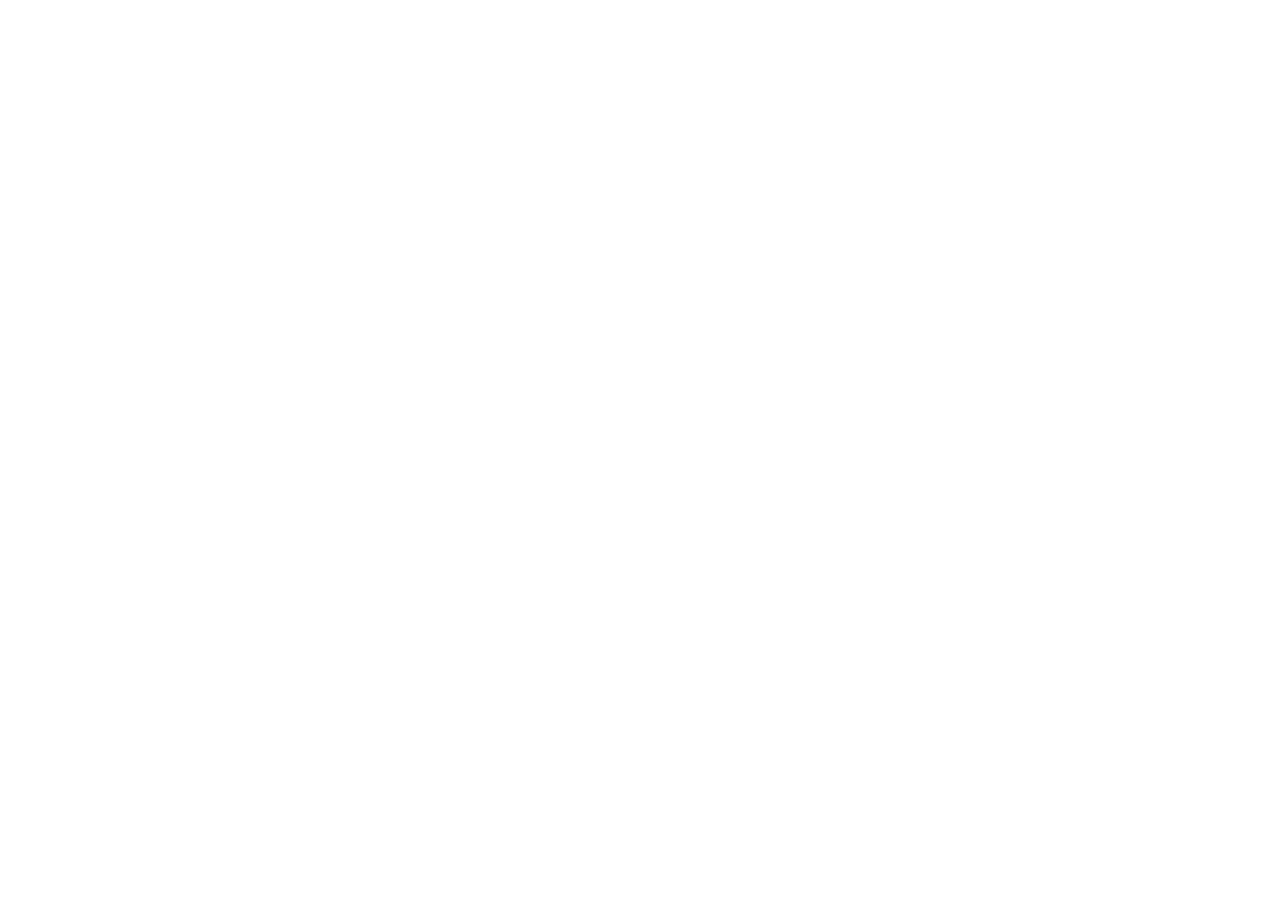
==== index.html @ 6d0d3be0 "first commit" ====
<!DOCTYPE html>
<html lang="en">
  <head>
    <meta charset="UTF-8" />
    <meta http-equiv="X-UA-Compatible" content="IE=edge" />
    <meta name="viewport" content="width=device-width, initial-scale=1.0" />
    <title>Project-Team</title>
    <link rel="stylesheet" href="style.css" />
  </head>
  <body></body>
</html>
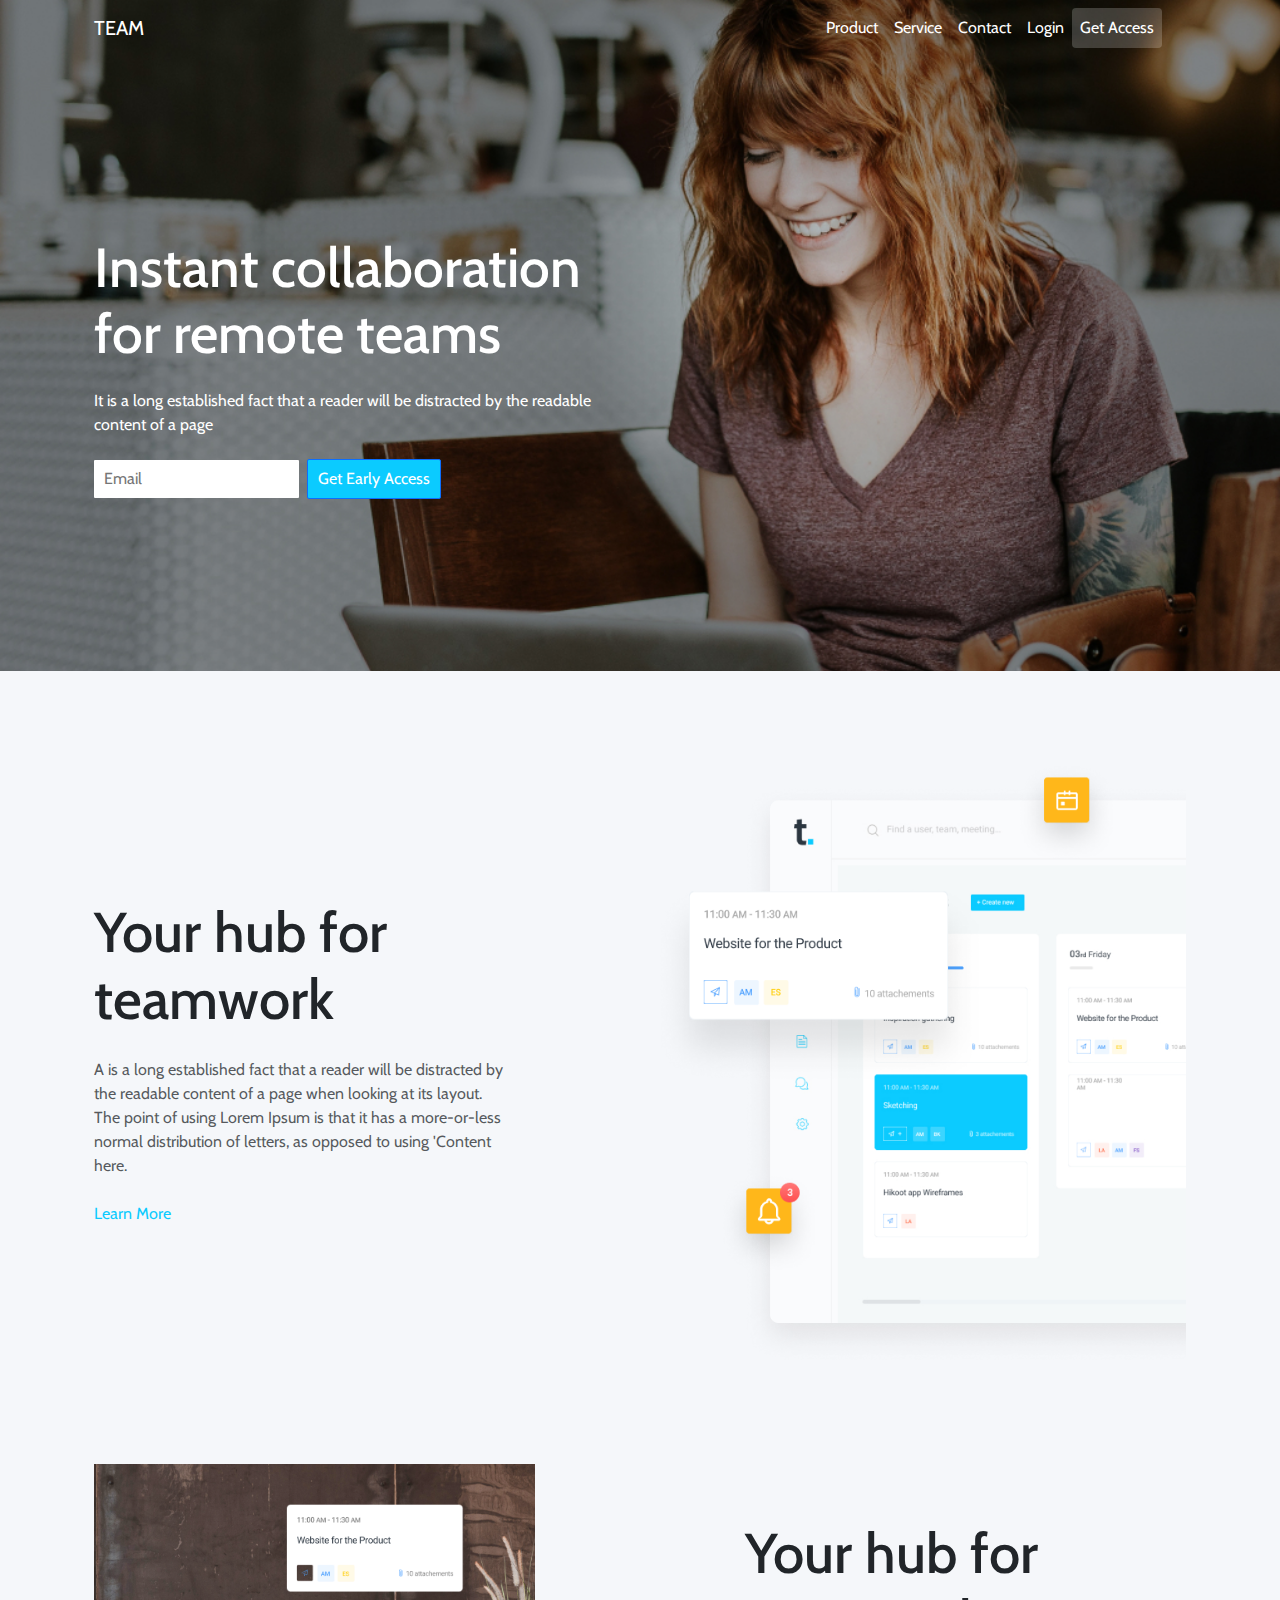
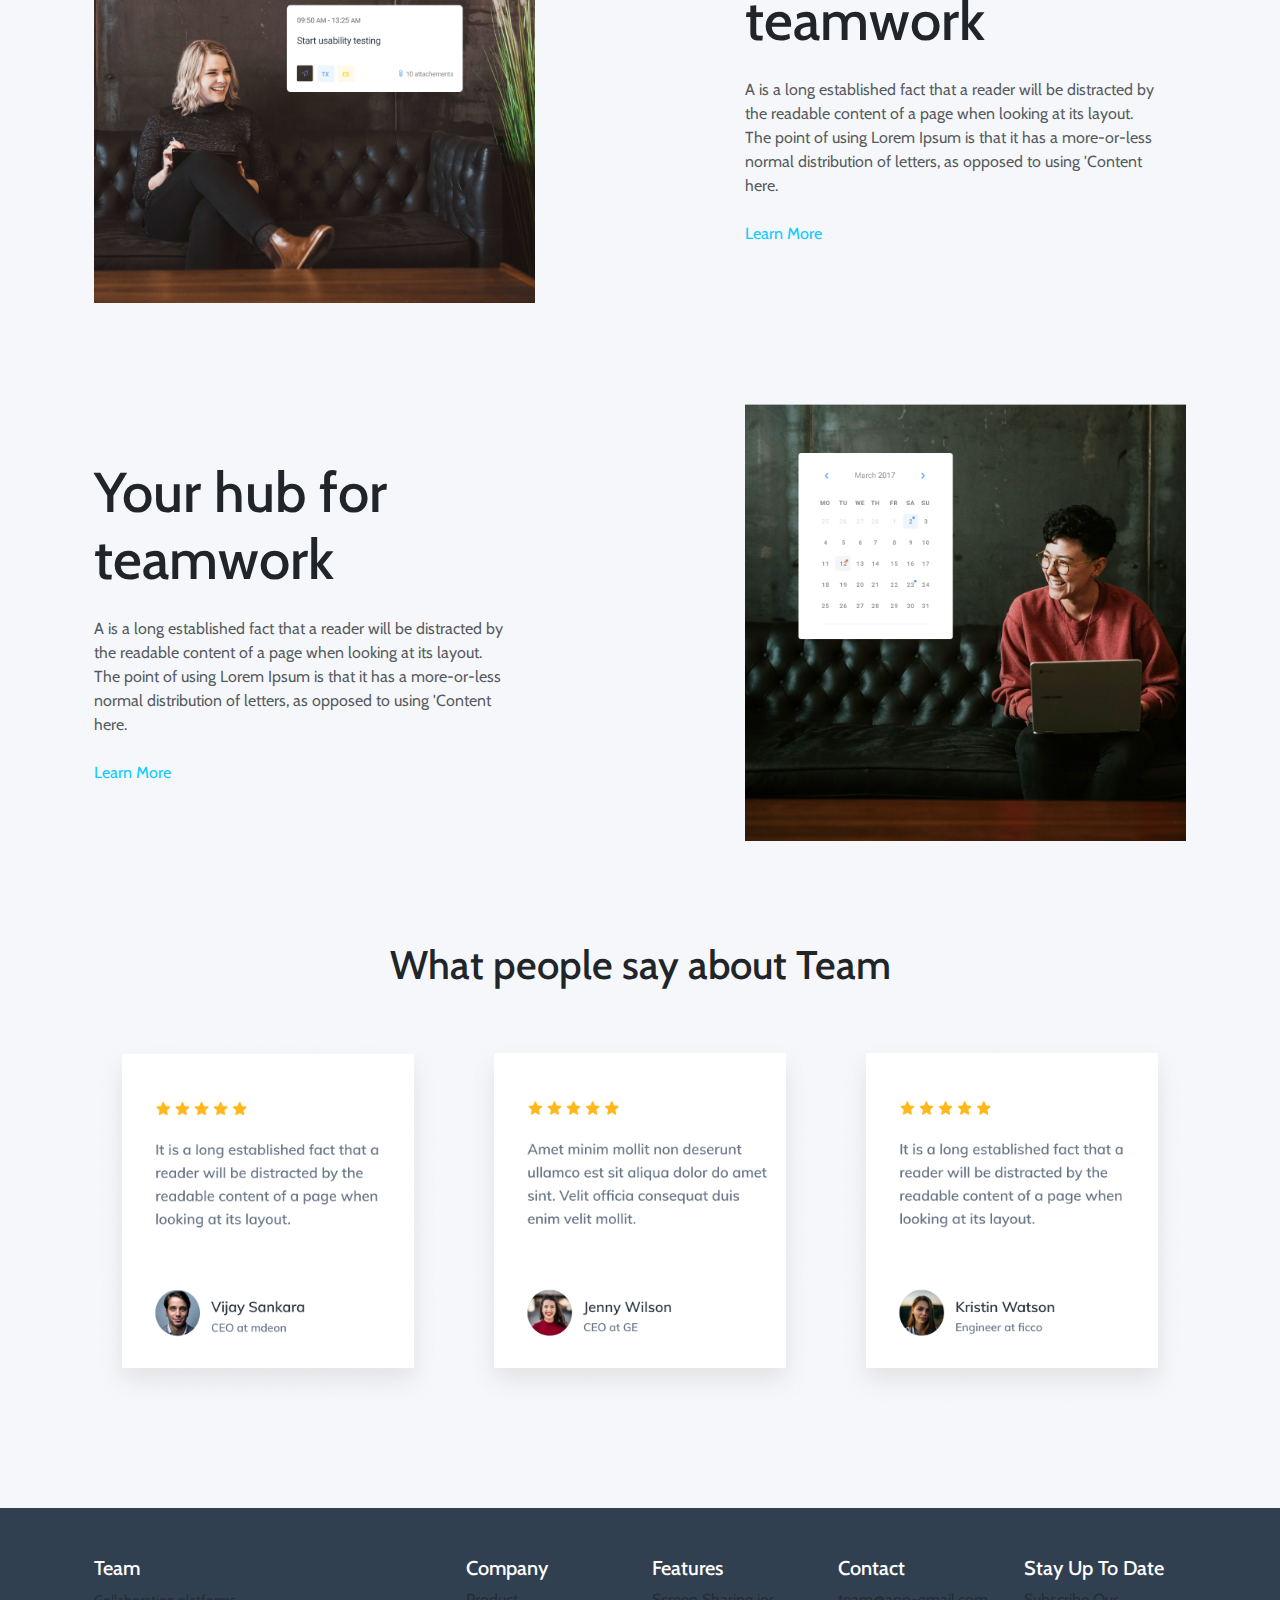
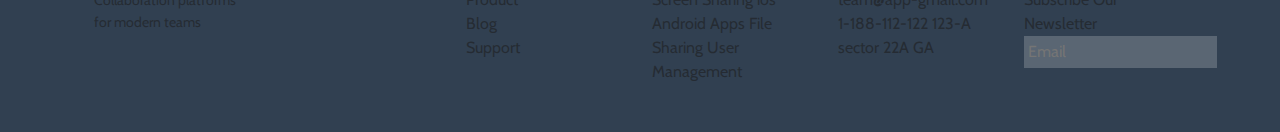
==== commit eab92db0: "Frustated Project" ====
--- a/index.html
+++ b/index.html
@@ -5,7 +5,251 @@
     <meta http-equiv="X-UA-Compatible" content="IE=edge" />
     <meta name="viewport" content="width=device-width, initial-scale=1.0" />
     <title>Project-Team</title>
+    <!-- font Awesome CDN -->
+    <link
+      rel="stylesheet"
+      href="https://cdnjs.cloudflare.com/ajax/libs/font-awesome/6.1.1/css/all.min.css"
+      integrity="sha512-KfkfwYDsLkIlwQp6LFnl8zNdLGxu9YAA1QvwINks4PhcElQSvqcyVLLD9aMhXd13uQjoXtEKNosOWaZqXgel0g=="
+      crossorigin="anonymous"
+      referrerpolicy="no-referrer"
+    />
+    <!-- bootstrap CDN -->
+    <link rel="stylesheet" href="bootstrap/bootstrap.min.css" />
+    <link
+      rel="stylesheet"
+      href="https://cdn.jsdelivr.net/npm/bootstrap@5.2.0/dist/css/bootstrap.min.css"
+    />
     <link rel="stylesheet" href="style.css" />
   </head>
-  <body></body>
+  <body>
+    <!-- Header Section Start -->
+    <header>
+      <div class="container">
+        <!-- Start Navbar -->
+        <nav class="navbar navbar-expand-lg">
+          <div class="container-fluid row">
+            <div class="col-lg-6">
+              <a class="navbar-brand text-white" href="#">TEAM</a>
+              <button
+                class="navbar-toggler"
+                type="button"
+                data-bs-toggle="collapse"
+                data-bs-target="#navbarNav"
+                aria-controls="navbarNav"
+                aria-expanded="false"
+                aria-label="Toggle navigation"
+              >
+                <span class="navbar-toggler-icon"></span>
+              </button>
+            </div>
+            <div
+              class="collapse navbar-collapse col-lg-6 justify-content-end"
+              id="navbarNav d-fle
+             "
+            >
+              <ul class="navbar-nav">
+                <li class="nav-item">
+                  <a
+                    class="nav-link active text-white"
+                    aria-current="page"
+                    href="#"
+                    >Product</a
+                  >
+                </li>
+                <li class="nav-item">
+                  <a class="nav-link text-white" href="#">Service</a>
+                </li>
+                <li class="nav-item">
+                  <a class="nav-link text-white" href="#">Contact</a>
+                </li>
+                <li class="nav-item">
+                  <a class="nav-link text-white">Login</a>
+                </li>
+                <li class="nav-item">
+                  <a class="nav-link text-white" id="get-access">Get Access</a>
+                </li>
+              </ul>
+            </div>
+          </div>
+        </nav>
+        <!-- End Navbar -->
+
+        <!-- Start Header Content -->
+        <section class="header-contet row container">
+          <div class="h-content col-lg-6">
+            <h1 class="text-white mt-5">
+              Instant collaboration for remote teams
+            </h1>
+            <p class="text-white">
+              It is a long established fact that a reader will be distracted by
+              the readable content of a page
+            </p>
+            <p class="d-flex align-items-center">
+              <input
+                class="text-white me-2"
+                type="email"
+                placeholder="Email"
+                name="search"
+                id="header-email"
+              />
+              <button class="btn btn-primary text-white">
+                Get Early Access
+              </button>
+            </p>
+          </div>
+        </section>
+        <!-- End Header Content -->
+      </div>
+    </header>
+    <!-- Header Section End -->
+
+    <!-- Start Hub Section -->
+    <section class="hub">
+      <div class="container row m-auto">
+        <div
+          class="hub-content col-lg-6 d-flex flex-column justify-content-center"
+        >
+          <h1>Your hub for teamwork</h1>
+          <small class="text-muted mt-3"
+            >A is a long established fact that a reader will be distracted by
+            the readable content of a page when looking at its layout. The point
+            of using Lorem Ipsum is that it has a more-or-less normal
+            distribution of letters, as opposed to using 'Content here.</small
+          >
+          <span class="d-flex align-items-center mt-4"
+            ><a href="#"
+              >Learn More <i class="fa-solid fa-arrow-right-long"></i></a
+          ></span>
+        </div>
+        <div class="hub-img col-lg-6">
+          <img class="img-fluid" src="images/hub.png" alt="" />
+        </div>
+      </div>
+    </section>
+    <!-- End Hub Section -->
+
+    <!-- Start Simple Management Section -->
+    <section class="hub">
+      <div class="container row m-auto justify-content-between">
+        <div class="hub-img col-lg-5">
+          <img class="img-fluid" src="images/simple.png" alt="" />
+        </div>
+
+        <div
+          class="hub-content col-lg-5 d-flex flex-column justify-content-center"
+        >
+          <h1>Your hub for teamwork</h1>
+          <small class="text-muted mt-3"
+            >A is a long established fact that a reader will be distracted by
+            the readable content of a page when looking at its layout. The point
+            of using Lorem Ipsum is that it has a more-or-less normal
+            distribution of letters, as opposed to using 'Content here.</small
+          >
+          <span class="d-flex align-items-center mt-4"
+            ><a href="#"
+              >Learn More <i class="fa-solid fa-arrow-right-long"></i></a
+          ></span>
+        </div>
+      </div>
+    </section>
+    <!-- End Simple Management Section -->
+
+    <!-- Start Scadual Section -->
+    <section class="hub">
+      <div class="container row m-auto justify-content-between">
+        <div
+          class="hub-content col-lg-5 d-flex flex-column justify-content-center"
+        >
+          <h1>Your hub for teamwork</h1>
+          <small class="text-muted mt-3"
+            >A is a long established fact that a reader will be distracted by
+            the readable content of a page when looking at its layout. The point
+            of using Lorem Ipsum is that it has a more-or-less normal
+            distribution of letters, as opposed to using 'Content here.</small
+          >
+          <span class="d-flex align-items-center mt-4"
+            ><a href="#"
+              >Learn More <i class="fa-solid fa-arrow-right-long"></i></a
+          ></span>
+        </div>
+
+        <div class="hub-img col-lg-5">
+          <img class="img-fluid" src="images/scadule.png" alt="" />
+        </div>
+      </div>
+    </section>
+    <!-- End Scadual Section -->
+
+    <!-- Start Rating Section  -->
+    <section class="hub">
+      <div class="container m-auto row">
+        <h1 class="text-center mb-5">What people say about Team</h1>
+        <div class="col-lg-4">
+          <img src="images/Group 11.png" alt="" class="img-fluid" />
+        </div>
+        <div class="col-lg-4">
+          <img src="images/Group 12.png" alt="" class="img-fluid" />
+        </div>
+        <div class="col-lg-4">
+          <img src="images/Group 13.png" alt="" class="img-fluid" />
+        </div>
+      </div>
+    </section>
+    <!-- End Rating Section  -->
+
+    <!-- Footer Start -->
+    <footer>
+      <div class="container row m-auto pt-5 pb-5">
+        <div class="col-lg-4">
+          <h3 class="fs-5 text-white">Team</h3>
+          <small class="text-white text-muted"
+            >Collaboration platforms
+            <p>for modern teams</p></small
+          >
+        </div>
+        <div class="col-lg-2">
+          <h3 class="fs-5 text-white">Company</h3>
+          <a href="" class="text-muted d-block text-decoration-none">Product</a>
+          <a href="" class="text-muted d-block text-decoration-none">Blog</a>
+          <a href="" class="text-muted d-block text-decoration-none">Support</a>
+        </div>
+        <div class="col-lg-2">
+          <h3 class="fs-5 text-white">Features</h3>
+          <a href="" class="text-muted text-decoration-none">Screen Sharing</a>
+          <a href="" class="text-muted text-decoration-none"
+            >ios Android Apps</a
+          >
+          <a href="" class="text-muted text-decoration-none">File Sharing</a>
+          <a href="" class="text-muted text-decoration-none">User Management</a>
+        </div>
+        <div class="col-lg-2">
+          <h3 class="fs-5 text-white">Contact</h3>
+          <a href="" class="text-muted text-decoration-none"
+            >team@app-gmail.com</a
+          >
+          <a href="" class="text-muted text-decoration-none">1-188-112-122</a>
+          <a href="" class="text-muted text-decoration-none"
+            >123-A sector 22A GA</a
+          >
+        </div>
+        <div class="col-lg-2">
+          <h3 class="fs-5 text-white">Stay Up To Date</h3>
+          <a href="" class="text-muted text-decoration-none"
+            >Subscribe Our Newsletter</a
+          >
+          <input
+            class="border-0 p-1"
+            placeholder="Email"
+            type="email"
+            style="color: #ffffff; background-color: rgba(255, 255, 255, 0.2)"
+            size="20"
+            maxlength="30"
+          />
+        </div>
+      </div>
+    </footer>
+    <!-- Footer End -->
+    <script src="bootstrap/bootstrap.min.js"></script>
+    <script src="	https://cdn.jsdelivr.net/npm/bootstrap@5.2.0/dist/js/bootstrap.bundle.min.js"></script>
+  </body>
 </html>
--- a/style.css
+++ b/style.css
@@ -0,0 +1,70 @@
+@import url("https://fonts.googleapis.com/css2?family=Cabin&display=swap");
+body {
+  font-family: Cabin, sans-serif;
+  background-color: #f5f7fa;
+}
+header {
+  background-image: url("images/bacground.jpg");
+  background-repeat: no-repeat;
+  background-size: cover;
+  background-position-x: 0%;
+}
+#get-access {
+  background-color: rgba(255, 255, 255, 0.2);
+  border-radius: 4px;
+}
+.h-content.col-lg-6 {
+  margin-top: 131px;
+  margin-bottom: 150px;
+}
+.h-content h1 {
+  font-size: 55px;
+  margin: 22px 0px;
+}
+.h-content.col-lg-6 p {
+  margin: 22px 0px;
+}
+input#header-email {
+  padding: 7px 10px;
+  border-radius: 5px;
+  border: none;
+}
+input#header-email {
+  padding: 7px 10px;
+  border-radius: 1px;
+  border: none;
+}
+button.btn.btn-primary.text-white {
+  padding: 7px 10px;
+  border-radius: 2px;
+  background-color: #0bcbff;
+  font-weight: 400;
+}
+
+/* Hub Section Styles */
+section.hub {
+  margin-top: 90px;
+  margin-bottom: 100px;
+}
+.hub-content h1 {
+  font-size: 56px;
+}
+
+.hub-content small {
+  font-size: 16px;
+  width: 416px;
+}
+
+.hub-content a {
+  color: #0bcbff;
+  text-decoration: none;
+}
+
+/* Footer styles */
+footer {
+  background-color: #314051;
+}
+
+.f-email-input input[type="email"] {
+  background-color: red;
+}
